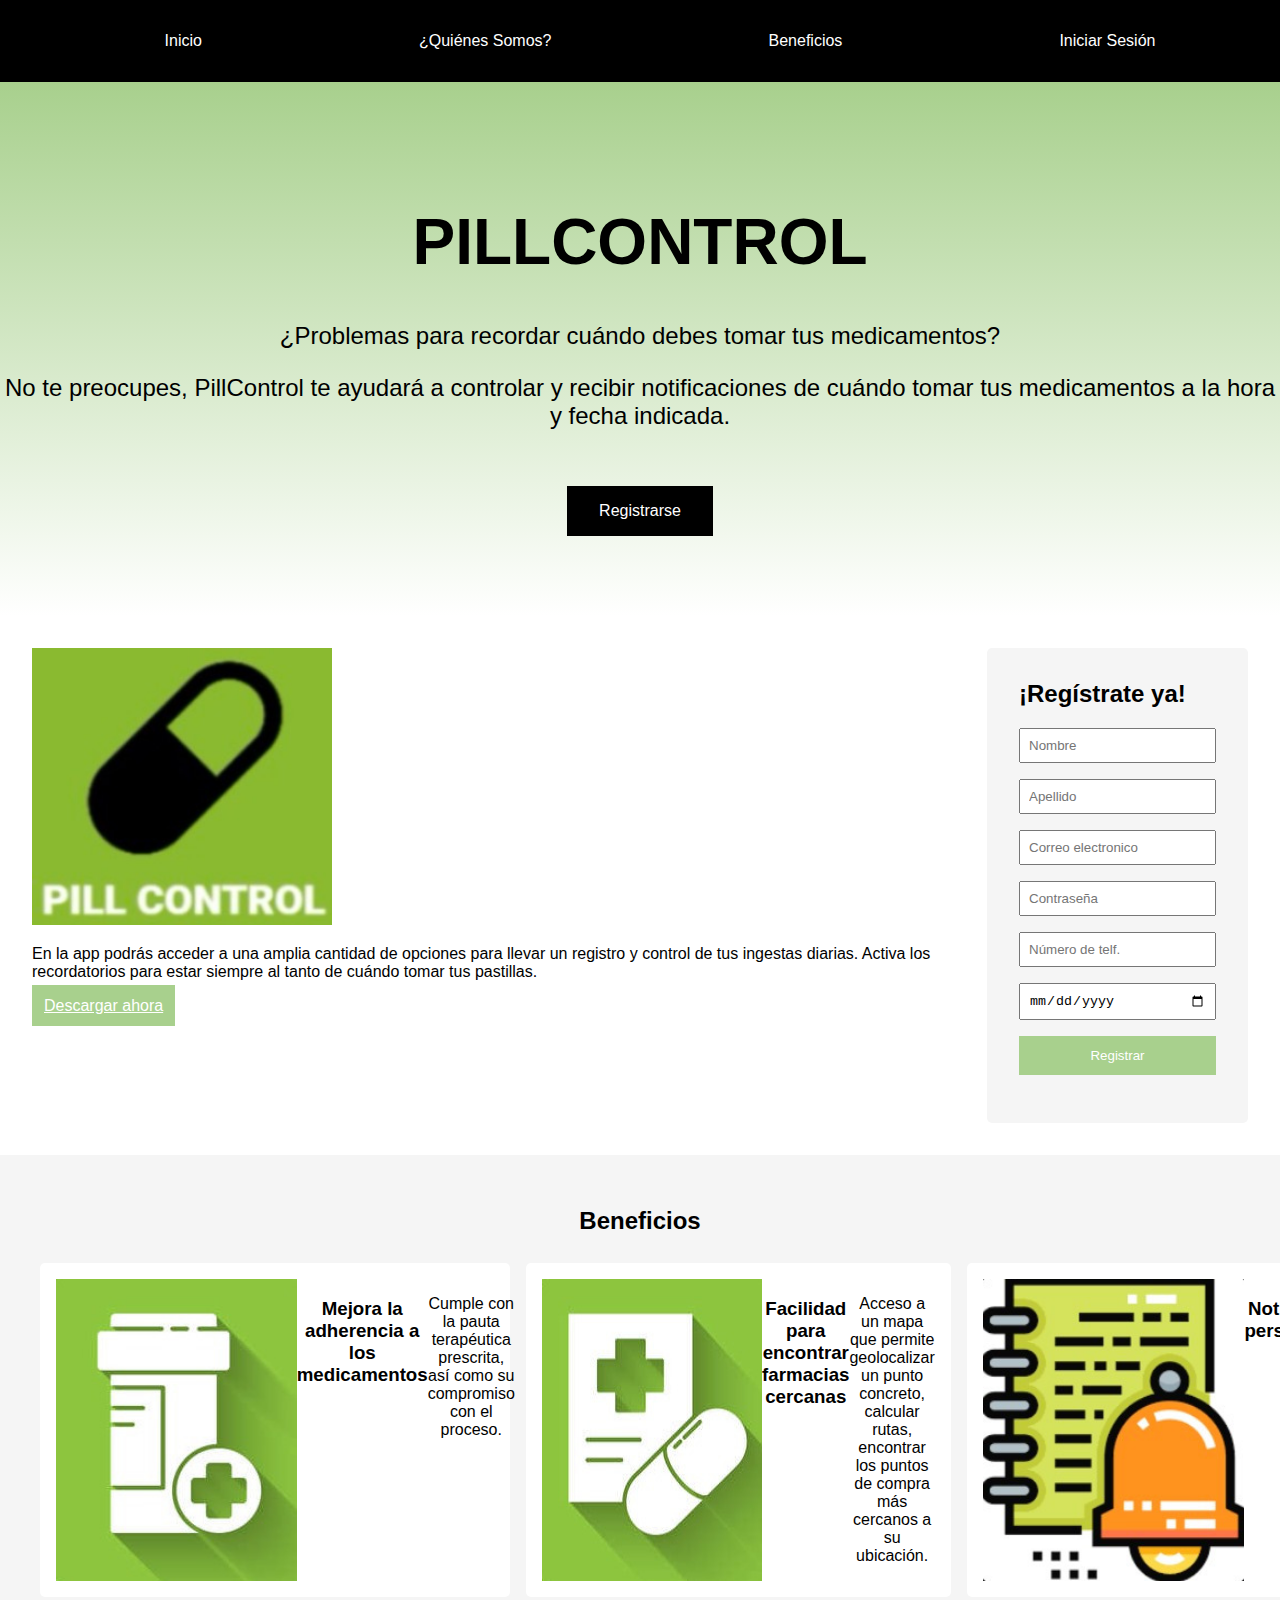
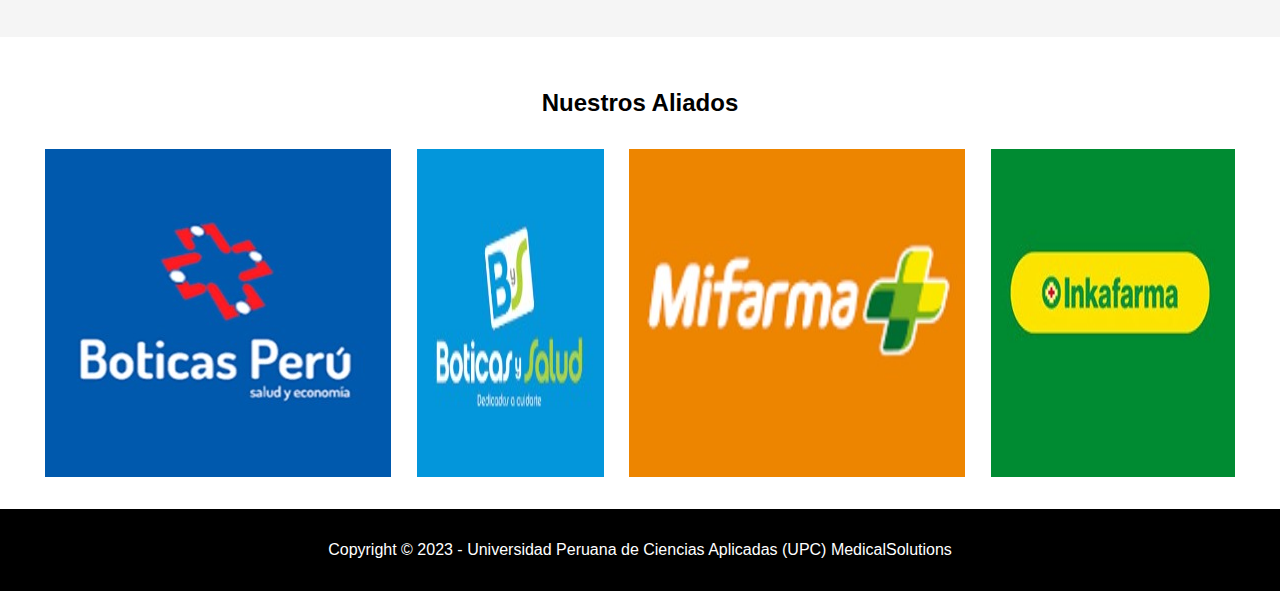
==== index.html @ a2b0f168 "Initial project structure and landing page" ====
<!DOCTYPE html>
<html lang="es">
<head>
    <meta charset="UTF-8">
    <meta name="viewport" content="width=device-width, initial-scale=1.0">
    <title>PillControll</title>
    <link rel="stylesheet" href="public/assets/styles/styles.css">
    <link rel="icon" href="public/favicon.ico">
</head>
<body>
<header>
    <nav>
        <ul>
            <li><a href="#inicio">Inicio</a></li>
            <li><a href="#quienes-somos">¿Quiénes Somos?</a></li>
            <li><a href="#beneficios">Beneficios</a></li>
            <li><a href="#iniciar-sesion">Iniciar Sesión</a></li>
        </ul>
    </nav>
</header>

<section id="inicio" class="hero">
    <h1>PILLCONTROL</h1>
    <p>¿Problemas para recordar cuándo debes tomar tus medicamentos?</p>
    <p>No te preocupes, PillControl te ayudará a controlar y recibir notificaciones de cuándo tomar tus medicamentos a la hora y fecha indicada.</p>
    <a href="#registro" class="btn-register">Registrarse</a>
</section>

<section id="quienes-somos" class="app-info">
    <div>
        <img src="public/assets/images/app_image.jpg" alt="App Image">
        <p>En la app podrás acceder a una amplia cantidad de opciones para llevar un registro y control de tus ingestas diarias. Activa los recordatorios para estar siempre al tanto de cuándo tomar tus pastillas.</p>
        <a href="#" class="btn-download">Descargar ahora</a>
    </div>
    <div id="registro" class="register-form">
        <h2>¡Regístrate ya!</h2>
        <form>
            <input type="text" placeholder="Nombre">
            <input type="text" placeholder="Apellido">
            <input type="email" placeholder="Correo electronico">
            <input type="password" placeholder="Contraseña">
            <input type="tel" placeholder="Número de telf.">
            <input type="date" placeholder="Fecha de nac.">
            <button type="submit">Registrar</button>
        </form>
    </div>
</section>

<section id="beneficios" class="benefits">
    <h2>Beneficios</h2>
    <div>
        <div>
            <img src="public/assets/images/shopping.jpg" alt="Compra">
            <h3>Mejora la adherencia a los medicamentos</h3>
            <p>Cumple con la pauta terapéutica prescrita, así como su compromiso con el proceso.</p>
        </div>
        <div>
            <img src="public/assets/images/history.jpg" alt="Historial">
            <h3>Facilidad para encontrar farmacias cercanas</h3>
            <p>Acceso a un mapa que permite geolocalizar un punto concreto, calcular rutas, encontrar los puntos de compra más cercanos a su ubicación.</p>
        </div>
        <div>
            <img src="public/assets/images/reminder.jpg" alt="Recordatorios">
            <h3>Notificaciones personalizadas</h3>
            <p>Recordatorios personalizados para asegurar que el usuario reciba alertas en momentos específicos para tomar sus medicamentos, adaptándose a sus horarios individuales.</p>
        </div>
    </div>
</section>

<section class="allies">
    <h2>Nuestros Aliados</h2>
    <div>
        <img src="public/assets/images/ally1.jpg" alt="Boticas Peru">
        <img src="public/assets/images/ally2.jpg" alt="Boticas Salud">
        <img src="public/assets/images/ally3.jpg" alt="Mifarma">
        <img src="public/assets/images/ally4.jpg" alt="Inkafarma">
    </div>
</section>

<footer id="iniciar-sesion">
    <p>Copyright © 2023 - Universidad Peruana de Ciencias Aplicadas (UPC) MedicalSolutions</p>
</footer>

<script src="public/assets/scripts/main.js"></script>
</body>
</html>
---- public/assets/styles/styles.css ----
body {
    font-family: Arial, sans-serif;
    margin: 0;
    padding: 0;
}

header {
    background-color: black;
    color: white;
    padding: 1rem;
}

nav ul {
    list-style: none;
    display: flex;
    justify-content: space-around;
}

nav ul li {
    display: inline;
}

nav ul li a {
    color: white;
    text-decoration: none;
    padding: 0.5rem;
}

.hero {
    text-align: center;
    background: linear-gradient(to bottom, #a8d08d, white);
    padding: 5rem 0;
}

.hero h1 {
    font-size: 4rem;
    color: black;
}

.hero p {
    font-size: 1.5rem;
    color: black;
}

.btn-register {
    display: inline-block;
    padding: 1rem 2rem;
    background-color: black;
    color: white;
    text-decoration: none;
    margin-top: 2rem;
}

.app-info {
    display: flex;
    justify-content: space-around;
    padding: 2rem;
}

.app-info img {
    width: 300px;
    height: auto;
}

.register-form {
    background-color: #f5f5f5;
    padding: 2rem;
    border-radius: 5px;
}

.register-form h2 {
    margin-top: 0;
}

.register-form form {
    display: flex;
    flex-direction: column;
}

.register-form input, .register-form button {
    margin-bottom: 1rem;
    padding: 0.5rem;
}

.btn-download, .register-form button {
    background-color: #a8d08d;
    border: none;
    color: white;
    padding: 0.75rem;
    cursor: pointer;
}

.benefits {
    background-color: #f5f5f5;
    padding: 2rem;
}

.benefits h2 {
    text-align: center;
}

.benefits div {
    display: flex;
    justify-content: space-around;
}

.benefits div div {
    background-color: white;
    padding: 1rem;
    margin: 0.5rem;
    border-radius: 5px;
    text-align: center;
}

.allies {
    text-align: center;
    padding: 2rem;
}

.allies h2 {
    margin-bottom: 2rem;
}

.allies div {
    display: flex;
    justify-content: space-around;
}

html {
    scroll-behavior: smooth;
}

section {
    padding: 4rem 0;
}

footer {
    background-color: black;
    color: white;
    text-align: center;
    padding: 1rem;
}
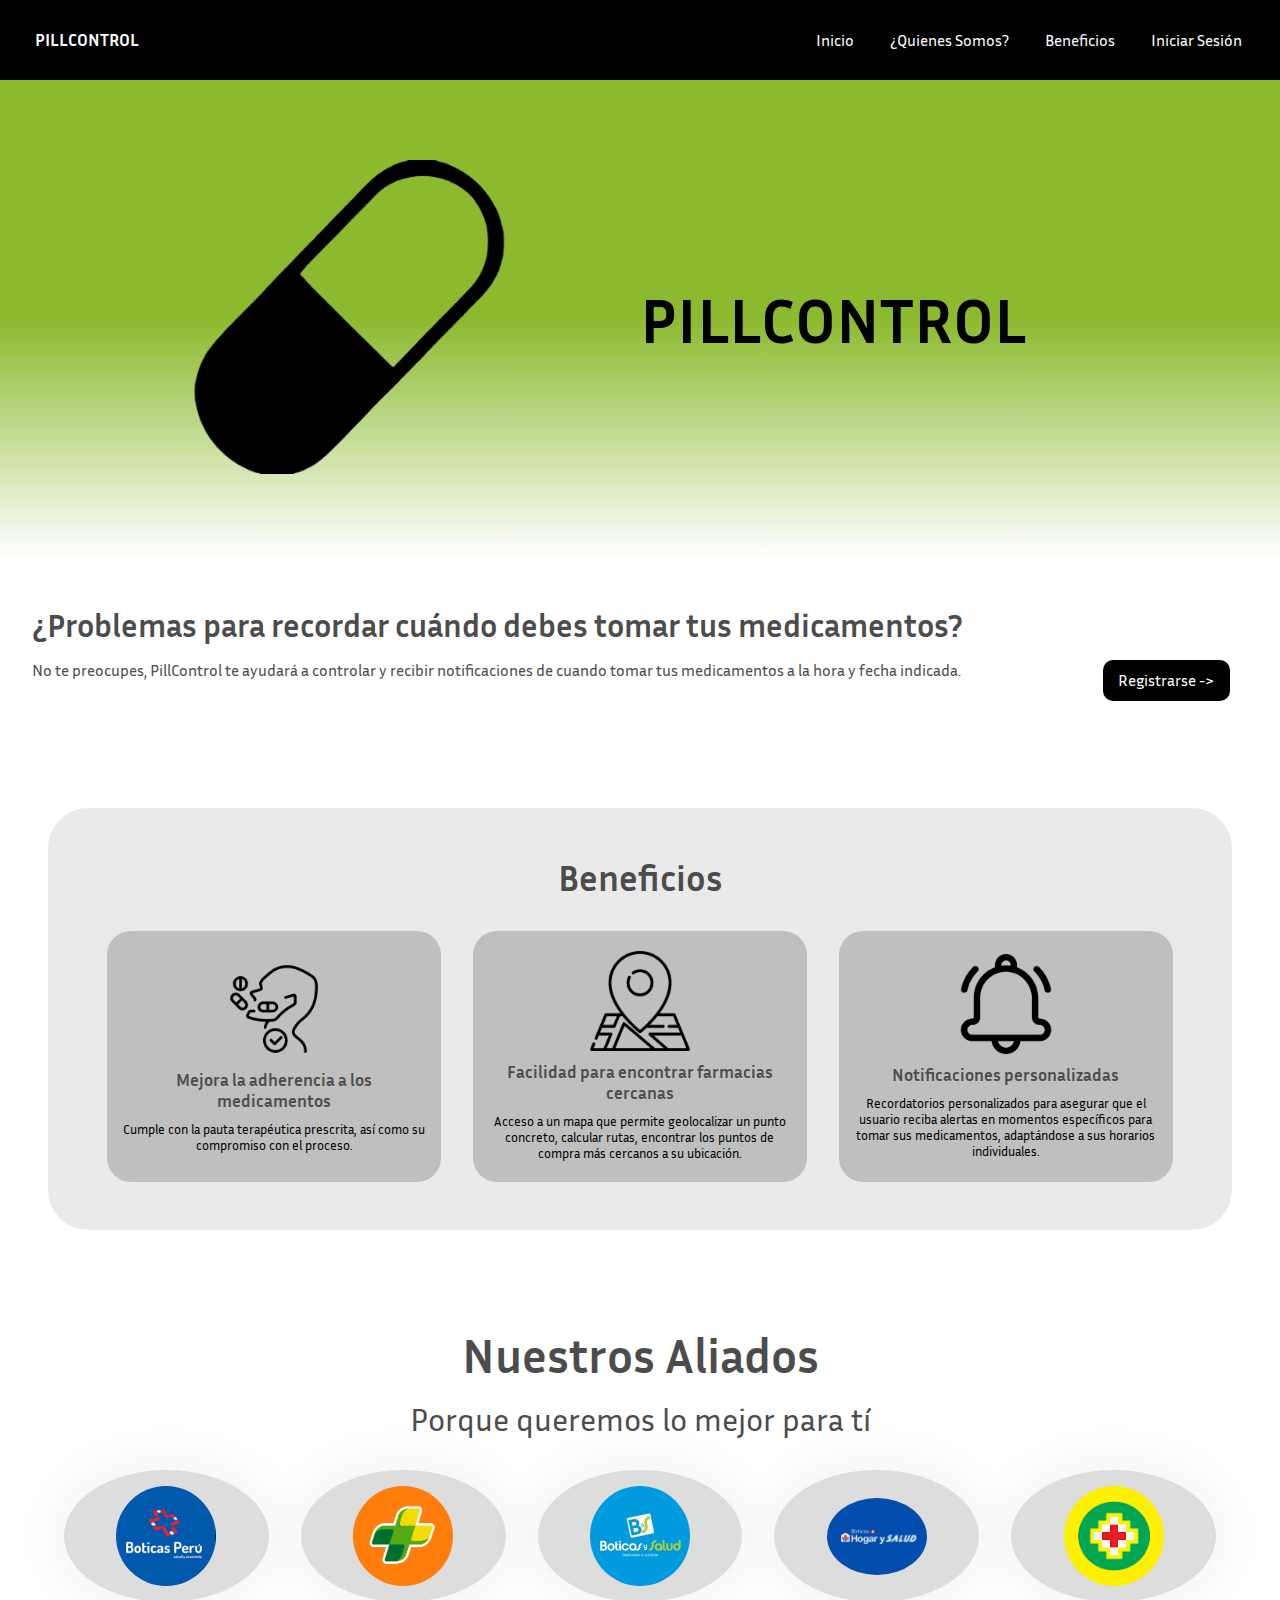
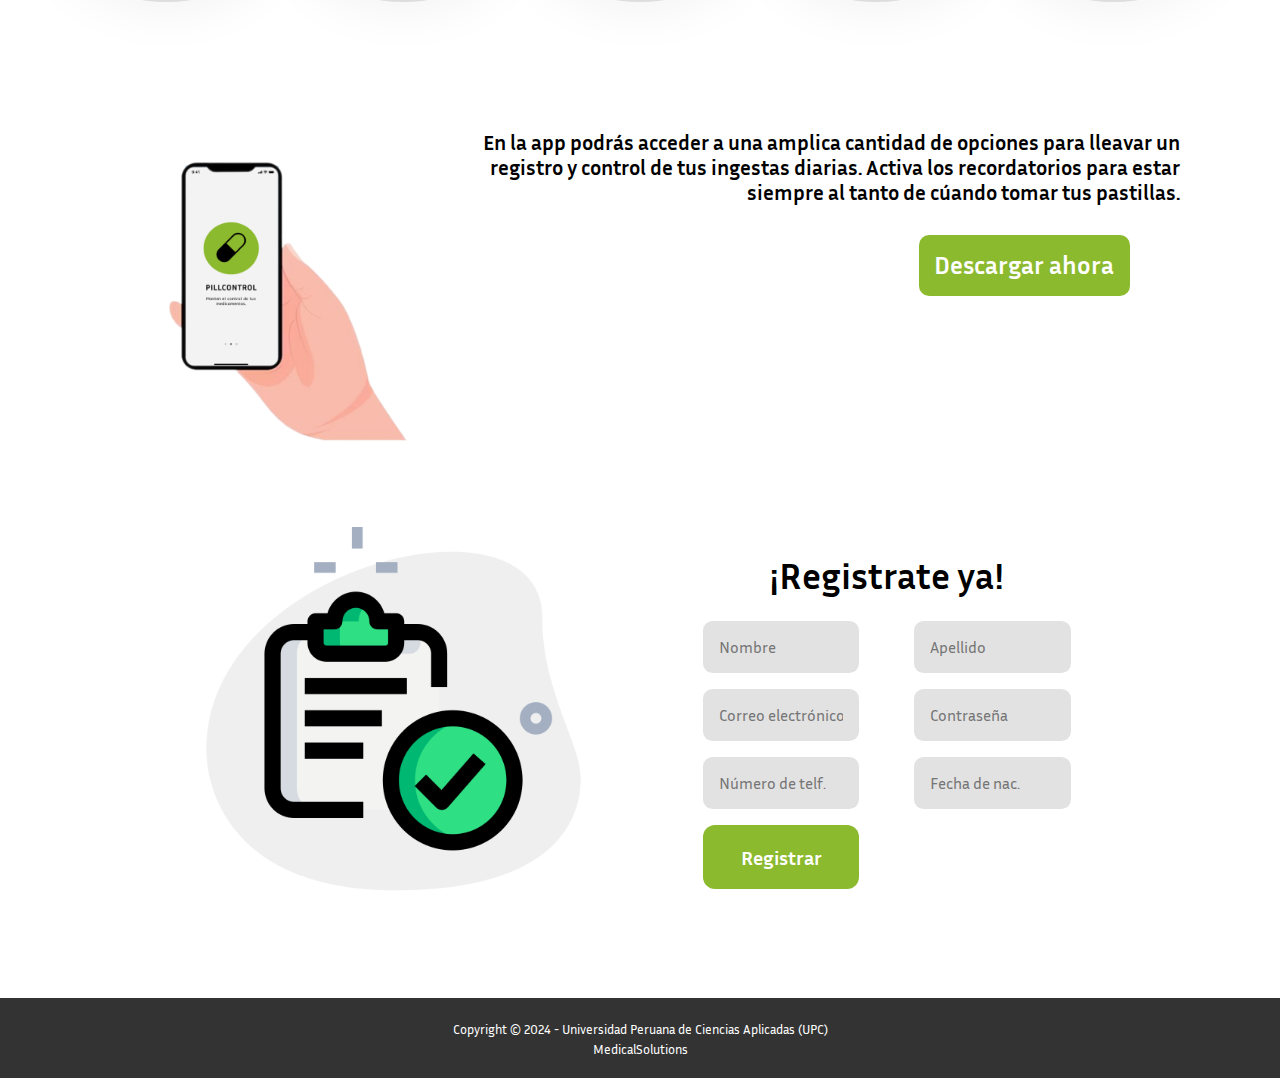
==== commit 39a7b0b8: "structure advanced of the app" ====
--- a/index.html
+++ b/index.html
@@ -1,87 +1,147 @@
 <!DOCTYPE html>
-<html lang="es">
+<html lang="en">
 <head>
+    <link rel="icon" href="public/favicon.ico" type="image/x-icon">
     <meta charset="UTF-8">
     <meta name="viewport" content="width=device-width, initial-scale=1.0">
-    <title>PillControll</title>
-    <link rel="stylesheet" href="public/assets/styles/styles.css">
-    <link rel="icon" href="public/favicon.ico">
+    <title>PillControl</title>
+    <link rel="stylesheet" href="public/assets/styles/style.css">
+    <style>
+        @import url('https://fonts.googleapis.com/css2?family=Inria+Sans:ital,wght@0,300;0,400;0,700;1,300;1,400;1,700&display=swap');
+      </style>
 </head>
 <body>
-<header>
-    <nav>
-        <ul>
-            <li><a href="#inicio">Inicio</a></li>
-            <li><a href="#quienes-somos">¿Quiénes Somos?</a></li>
-            <li><a href="#beneficios">Beneficios</a></li>
-            <li><a href="#iniciar-sesion">Iniciar Sesión</a></li>
-        </ul>
-    </nav>
-</header>
+    <header>
+        <nav>
+            <li><h3>PILLCONTROL</h3></li>
+            <ul>
+                
+                <li><a href="#" id="banner">Inicio</a></li>
+                <li><a href="#">¿Quienes somos?</a></li>
+                <li><a href="#" id="beneficios">Beneficios</a></li>
+                <li><a href="InSesion.html">Iniciar Sesión</a></li>
+            </ul>
+        </nav>
+    </header>
+    <main>
+        <!--INICIO-->
+        <section class="banner">
+            <div class="containerB row">
+                <div class="boxB col1-md-5 col-12">
+                    <img src="public/assets/images/pildora.png" class="imgBanner" alt="">
+                </div>
+                <div class="boxB col2">
+                    <h1>PILLCONTROL</h1>
+                </div>
+            </div>
+        </section>
+        <!--SLOGAN-->
+        <section class="slogan">
+            <div class="subSlogan">
+                <h2>¿Problemas para recordar cuándo debes tomar tus medicamentos?</h2>
+                <a href="#" id="registro">Registrarse -></a>
+                <p>
+                    No te preocupes, PillControl te ayudará a controlar y recibir notificaciones de cuando tomar tus medicamentos a la hora y fecha indicada.
+                </p>
+            </div>
+        </section>
+        <!--BENEFICIOS-->
+        <section class="beneficios">
+            <div class="subBeneficios">
+                <h2>Beneficios</h2>
+            </div>
+            <div class="containerBeneficios">
+                <div class="boxBeneficios">
+                    <img src="public/assets/images/tomarMedicamentos.png" alt="">
+                    <h3>Mejora la adherencia a los medicamentos</h3>
+                    <p>
+                        Cumple con la pauta terapéutica prescrita, así como su compromiso con el proceso.
+                    </p>
+                </div>
+                <div class="boxBeneficios">
+                    <img src="public/assets/images/mapa.png" alt="">
+                    <h3>Facilidad para encontrar farmacias cercanas</h3>
+                    <p>
+                        Acceso a un mapa que permite geolocalizar un punto concreto, calcular rutas, encontrar los puntos de compra más cercanos a su ubicación.
+                    </p>
+                </div>
+                <div class="boxBeneficios">
+                    <img src="public/assets/images/notificacion.png" alt="">
+                    <h3>Notificaciones personalizadas</h3>
+                    <p>
+                        Recordatorios personalizados para asegurar que el usuario reciba alertas en momentos específicos para tomar sus medicamentos, adaptándose a sus horarios individuales.
+                    </p>
+                </div>
+            </div>
+        </section>
+        <!--ALIADOS-->
+        <section class="aliados">
+            <div class="presentacionAliados">
+                <h2>Nuestros Aliados</h2>
+                <p>
+                    Porque queremos lo mejor para tí
+                </p>
+            </div>
+            <div class="containerA">
+                <div class="boxA">
+                    <img src="public/assets/images/boticasPeru.png" alt="">
+                </div>
+                <div class="boxA">
+                    <img src="public/assets/images/mifarma.png" alt="">
+                </div>
+                <div class="boxA">
+                    <img src="public/assets/images/boticasysalud.jpg" alt="">
+                </div>
+                <div class="boxA">
+                    <img src="public/assets/images/boticasHogar.jpg" alt="">
+                </div>
+                <div class="boxA">
+                    <img src="public/assets/images/inkafarma.png" alt="">
+                </div>
+            </div>
+        </section>
+        <!--DESCARGA-->
+        <section class="descarga">
+            <div class="subDescarga">
+                <img src="public/assets/images/celular.png" class="imgCelular" alt="">
+                <p>
+                    En la app podrás acceder a una amplica cantidad de opciones para lleavar un registro y control de tus ingestas diarias. Activa los recordatorios para estar siempre al tanto de cúando tomar tus pastillas.
+                </p>
+                
+                <a href="#">Descargar ahora</a>
+            </div>
+        </section>
+        <!--REGISTRO-->
+        <section class="registro">
+            <figure class="registro_figure">
+                <img src="public/assets/images/verificar.png" alt="" class="registro_image">
+            </figure>
+            <div class="registro_contact">
+                <h2 class="registro_title">¡Registrate ya!</h2>
+                <form action="" class="registro_form">
+                    <input type="text" placeholder="Nombre" class="registro_input">
+                    <input type="text" placeholder="Apellido" class="registro_input">
+                    <input type="text" placeholder="Correo electrónico" class="registro_input">
+                    <input type="password" placeholder="Contraseña" class="registro_input">
+                    <input type="text" placeholder="Número de telf." class="registro_input">
+                    <input type="text" placeholder="Fecha de nac." class="registro_input">
+                    <input type="submit" value="Registrar" class="registro_input registro_input--send">
+                </form>
+            </div>
+        </section>
 
-<section id="inicio" class="hero">
-    <h1>PILLCONTROL</h1>
-    <p>¿Problemas para recordar cuándo debes tomar tus medicamentos?</p>
-    <p>No te preocupes, PillControl te ayudará a controlar y recibir notificaciones de cuándo tomar tus medicamentos a la hora y fecha indicada.</p>
-    <a href="#registro" class="btn-register">Registrarse</a>
-</section>
+    </main>
+    <footer>
+        <div class="footer-container">
+            <small>
+                Copyright &copy; 2024 - Universidad Peruana de Ciencias Aplicadas (UPC) <br>
+                MedicalSolutions
+            </small>
 
-<section id="quienes-somos" class="app-info">
-    <div>
-        <img src="public/assets/images/app_image.jpg" alt="App Image">
-        <p>En la app podrás acceder a una amplia cantidad de opciones para llevar un registro y control de tus ingestas diarias. Activa los recordatorios para estar siempre al tanto de cuándo tomar tus pastillas.</p>
-        <a href="#" class="btn-download">Descargar ahora</a>
-    </div>
-    <div id="registro" class="register-form">
-        <h2>¡Regístrate ya!</h2>
-        <form>
-            <input type="text" placeholder="Nombre">
-            <input type="text" placeholder="Apellido">
-            <input type="email" placeholder="Correo electronico">
-            <input type="password" placeholder="Contraseña">
-            <input type="tel" placeholder="Número de telf.">
-            <input type="date" placeholder="Fecha de nac.">
-            <button type="submit">Registrar</button>
-        </form>
-    </div>
-</section>
+        </div>
+    </footer>
 
-<section id="beneficios" class="benefits">
-    <h2>Beneficios</h2>
-    <div>
-        <div>
-            <img src="public/assets/images/shopping.jpg" alt="Compra">
-            <h3>Mejora la adherencia a los medicamentos</h3>
-            <p>Cumple con la pauta terapéutica prescrita, así como su compromiso con el proceso.</p>
-        </div>
-        <div>
-            <img src="public/assets/images/history.jpg" alt="Historial">
-            <h3>Facilidad para encontrar farmacias cercanas</h3>
-            <p>Acceso a un mapa que permite geolocalizar un punto concreto, calcular rutas, encontrar los puntos de compra más cercanos a su ubicación.</p>
-        </div>
-        <div>
-            <img src="public/assets/images/reminder.jpg" alt="Recordatorios">
-            <h3>Notificaciones personalizadas</h3>
-            <p>Recordatorios personalizados para asegurar que el usuario reciba alertas en momentos específicos para tomar sus medicamentos, adaptándose a sus horarios individuales.</p>
-        </div>
-    </div>
-</section>
+    <script src="public/assets/scripts/menu.js"></script>
 
-<section class="allies">
-    <h2>Nuestros Aliados</h2>
-    <div>
-        <img src="public/assets/images/ally1.jpg" alt="Boticas Peru">
-        <img src="public/assets/images/ally2.jpg" alt="Boticas Salud">
-        <img src="public/assets/images/ally3.jpg" alt="Mifarma">
-        <img src="public/assets/images/ally4.jpg" alt="Inkafarma">
-    </div>
-</section>
-
-<footer id="iniciar-sesion">
-    <p>Copyright © 2023 - Universidad Peruana de Ciencias Aplicadas (UPC) MedicalSolutions</p>
-</footer>
-
-<script src="public/assets/scripts/main.js"></script>
 </body>
 </html>
-
--- a/public/assets/styles/style.css
+++ b/public/assets/styles/style.css
@@ -0,0 +1,318 @@
+*{
+    margin: 0;
+    padding: 0;
+    text-decoration: none;
+    list-style: none;
+    box-sizing: border-box;
+    font-family: 'Inria Sans', sans-serif;
+}
+
+header{
+    position: sticky;
+    top: 0;
+    z-index: 1000;
+}
+nav{
+    background: black;
+    height: 80px;
+    width: 100%;
+}
+
+nav li{
+    float: left;
+    margin-right: 20px;
+}
+nav li h3{
+    color: #fff;
+    font-weight: 0,700;
+    padding: 0px 30px;
+    border-radius: 3px;
+    text-transform: capitalize;
+    display: inline-block;
+    line-height: 80px;
+    margin: 0 5px;
+}
+nav ul{
+    float: right;
+    margin-right: 20px;
+}
+
+nav ul li{
+    display: inline-block;
+    line-height: 80px;
+    margin: 0 5px;
+}
+
+nav ul li a{
+    color: #fff;
+    padding: 7px 13px;
+    border-radius: 10px;
+    text-transform: capitalize;
+}
+
+li a:hover{
+    background: #fff;
+    transition: 500ms;
+    color: black;
+}
+
+section.banner{    
+    background: linear-gradient(to bottom, #8CBA2F, #8CBA2F, #fff);
+    padding: 5rem 0;
+}
+
+.containerB{
+    width: 70%;
+    margin: 0 auto;
+    display: grid;
+    grid-template-columns: repeat(auto-fit, minmax(10rem, 20fr));
+}
+
+.col1{
+    display: flex;
+    align-items: center;
+    justify-content: center;
+}
+.imgBanner{
+    width: 70%;
+}
+.col2{
+    display: flex;
+    justify-content: center;
+    flex-direction: column;
+}
+
+h1{
+    font-size: min(5rem, 5vw);
+    color: black;
+}
+
+/*SECCIÓN SLOGAN*/
+.slogan{
+    padding: 3rem 0;
+}
+
+.subSlogan{
+    text-align: left;
+    padding-bottom: 2rem;
+    padding-left: 2rem;
+    color: #4c4c4c;
+}
+.subSlogan h2{
+    font-size: 2rem;
+    font-weight: 0,700;
+    padding-bottom: 1rem;
+}
+.subSlogan a{
+    line-height: 10px;
+    background-color: black;
+    margin: 0 50px;
+    display: flex;
+    float: right;
+    padding: 15px 15px;
+    border-radius: 10px;
+    align-items: center;
+    justify-content: center;
+    color:  white;
+    padding-right: 1rem;
+    padding-bottom: 1rem;
+}
+.subServicios p{
+    padding-right: 20rem;
+}
+
+/*SECCIÓN BENEFICIOS*/
+.beneficios{
+    margin: 3rem;
+    padding: 3rem 0;
+    border-radius: 2.5rem;
+    background-color: #eaeaea;
+}
+
+.subBeneficios{
+    text-align:center;
+    font-size: 1.5rem;
+    padding-bottom: 2rem;
+    color: #4c4c4c;
+}
+.containerBeneficios{
+    width: 90%;
+    margin: 0 auto;
+    display: grid;
+    grid-template-columns: repeat(auto-fit,minmax(18rem, 1fr));;
+    grid-gap: 2rem;
+}
+.boxBeneficios{
+    padding: 1.3rem 0.8rem;
+    border-radius: 1.5rem;
+    display: flex;
+    flex-direction: column;
+    align-items: center;
+    justify-content: center;
+    background-color: #bfbfbf;
+}
+.boxBeneficios img{
+    width: 100px;
+}
+h3{
+    color:#4c4c4c;
+    margin: 10px 0;
+    text-align: center;
+    font-size: 17px;
+}
+.boxBeneficios p{
+    text-align: center;
+    font-size: 13px;
+}
+
+/*SECCIÓN ALIADOS*/
+.aliados{
+    padding: 3rem 0;
+}
+
+.presentacionAliados{
+    text-align:center;
+    padding-bottom: 2rem;
+    color: #4c4c4c;
+}
+.presentacionAliados h2{
+    padding-bottom: 1rem;
+    font-size: 3rem;
+}
+.presentacionAliados p{
+    font-size: 2rem;
+}
+.containerA{
+    width: 90%;
+    margin: 0 auto;
+    display: grid;
+    grid-template-columns: repeat(auto-fit, minmax(8rem, 1fr));
+    grid-gap: 2rem;
+}
+.boxA{
+    padding: 1rem 1rem;
+    border-radius: 100%;
+    display: flex;
+    flex-direction: column;
+    align-items: center;
+    justify-content: center;
+    box-shadow: 0px 0px 55px 5px rgb(0 0 0 /6%);
+    background-color: #dddddd;
+}
+.boxA img{
+    width: 100px;
+    border-radius: 100%;
+}
+
+/*SECCIÓN DESCARGA*/
+.descarga{
+    padding: 5rem 0;
+}
+
+.subDescarga{
+    text-align: left;
+    padding-bottom: 2rem;
+    padding-left: 2rem;
+    color: black;
+    font-weight: bold;
+}
+
+.imgCelular{
+    float: left;
+    padding-left: 3rem;
+    width: 35%;
+}
+.subDescarga a{
+    line-height: 30px;
+    font-size: 25px;
+    background-color: #8CBA2F;
+    margin: 30px 150px;
+    display: flex;
+    float: right;
+    padding: 15px 15px;
+    border-radius: 10px;
+    align-items: center;
+    justify-content: center;
+    color:  white;
+    padding-right: 1rem;
+    padding-bottom: 1rem;
+}
+.subDescarga p{
+    padding-left: 16rem;
+    font-size: 21px;
+    margin: 0 100px;
+    text-align: right;
+}
+
+/*REGISTRO*/
+.registro{
+    margin: auto;
+    width: 90%;
+    max-width: 1000px;
+    overflow: hidden;
+    padding: .7em;
+    padding-top: 4rem;
+    border-radius: 1em;
+    display: grid;
+    grid-auto-rows: max-content;
+    grid-template-columns: repeat(auto-fit, minmax(310px, 1fr));
+    gap: .6em;
+}
+.registro_figure{
+    overflow: hidden;
+    border-radius: 1em;
+    background-color: #fff;
+    display: flex;
+}
+.registro_image{
+    margin: auto;
+    width: 80%;
+    max-width: 60vw;
+}
+.registro_contact{
+    display: flex;
+    flex-direction: column;
+    justify-content: center;
+    gap: 1.5em;
+    padding: 3em 1em;
+    text-align: center;
+}
+.registro_title{
+    font-size: 2.3rem;
+}
+.registro_form{
+    display: grid;
+    justify-items: center;
+    gap: 1.5em;
+
+    width: 90%;
+    margin: 0 auto;
+    grid-template-columns: repeat(auto-fit, minmax(8rem, 1fr));
+    grid-gap: 1rem;
+}
+.registro_input{
+    width: 80%;
+    background-color: #E2E2E2;
+    max-width: 500px;
+    outline: none;
+    border: none;
+    padding: 1em;
+    font: inherit;
+    border-radius: .6em;
+}
+.registro_input--send{
+    background-color: #8CBA2F;
+    color: #fff;
+    font-weight: 600;
+    font-size: 20px;
+    cursor: pointer;
+}
+
+/*Pie de Pagina - Footer*/
+footer{
+    background-color: #333;
+    color: #fff;
+    padding: 20px;
+    margin-top: 50px;
+    text-align: center;
+}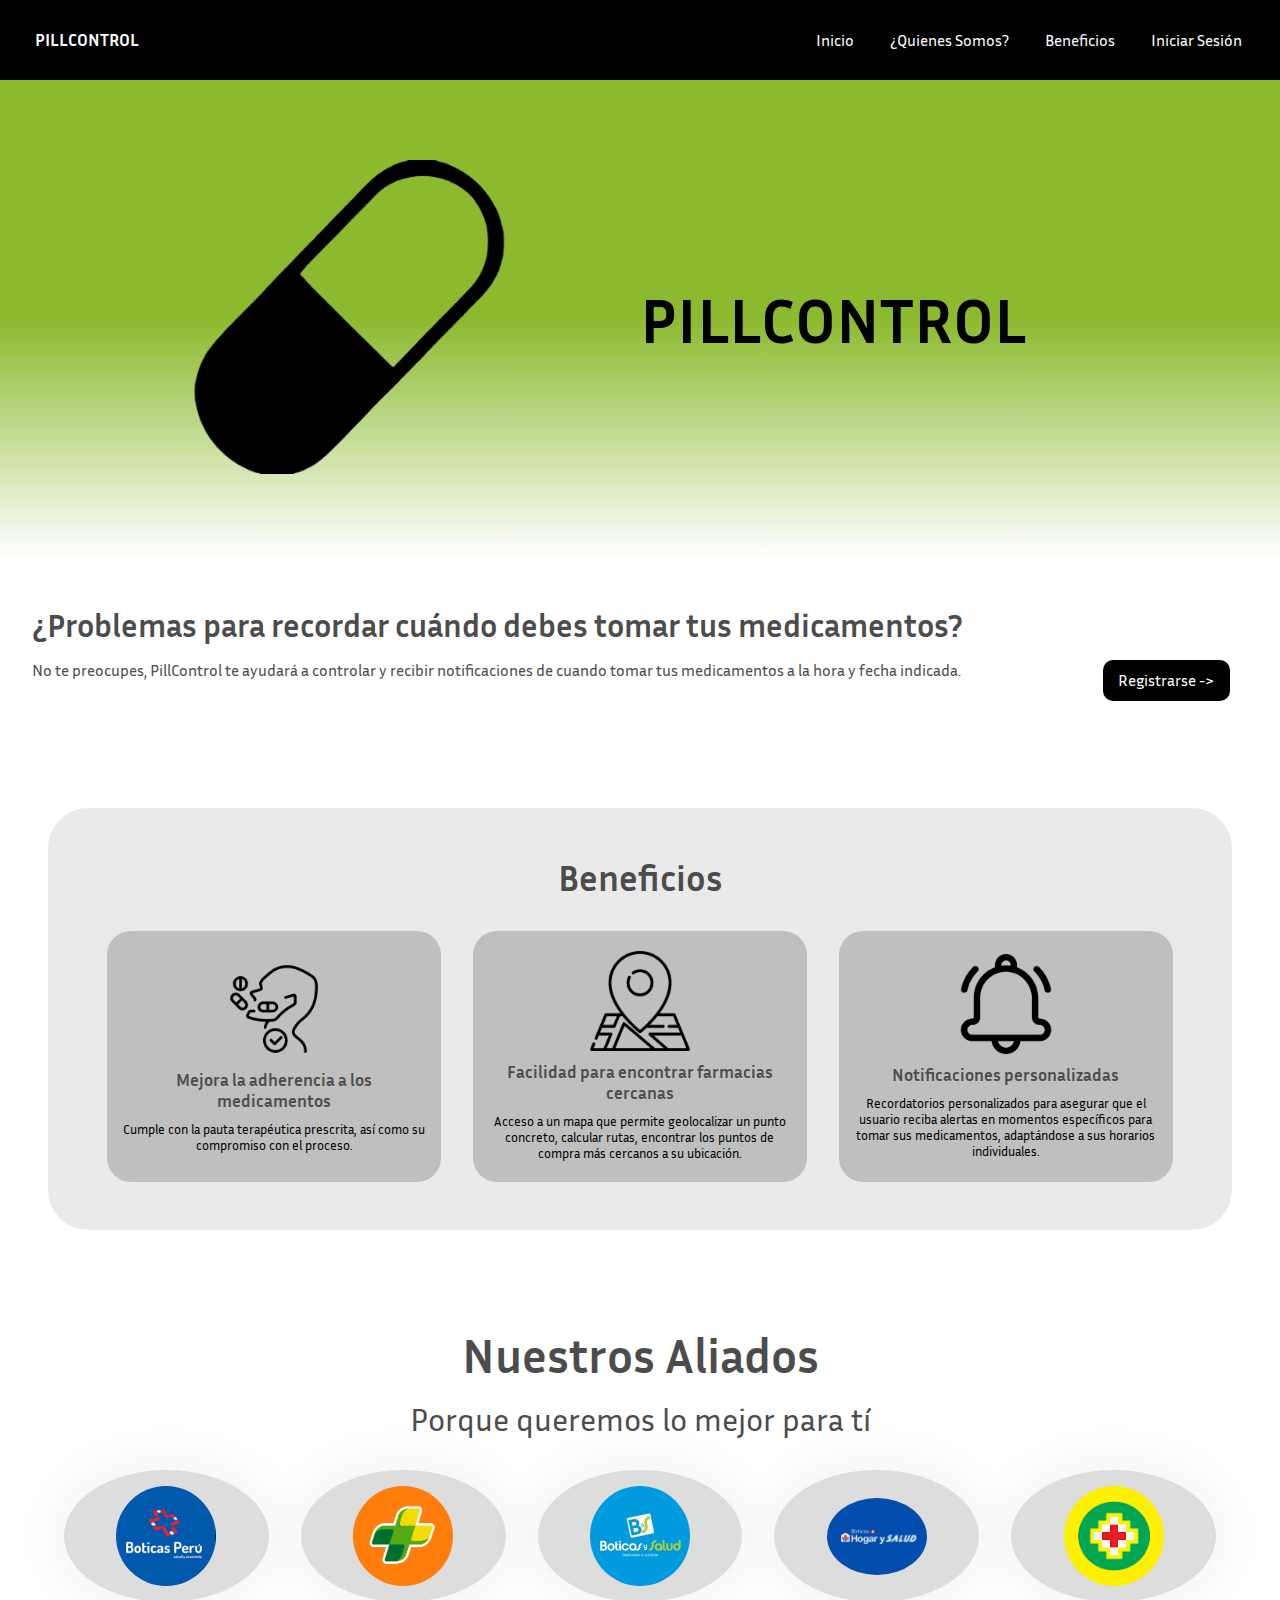
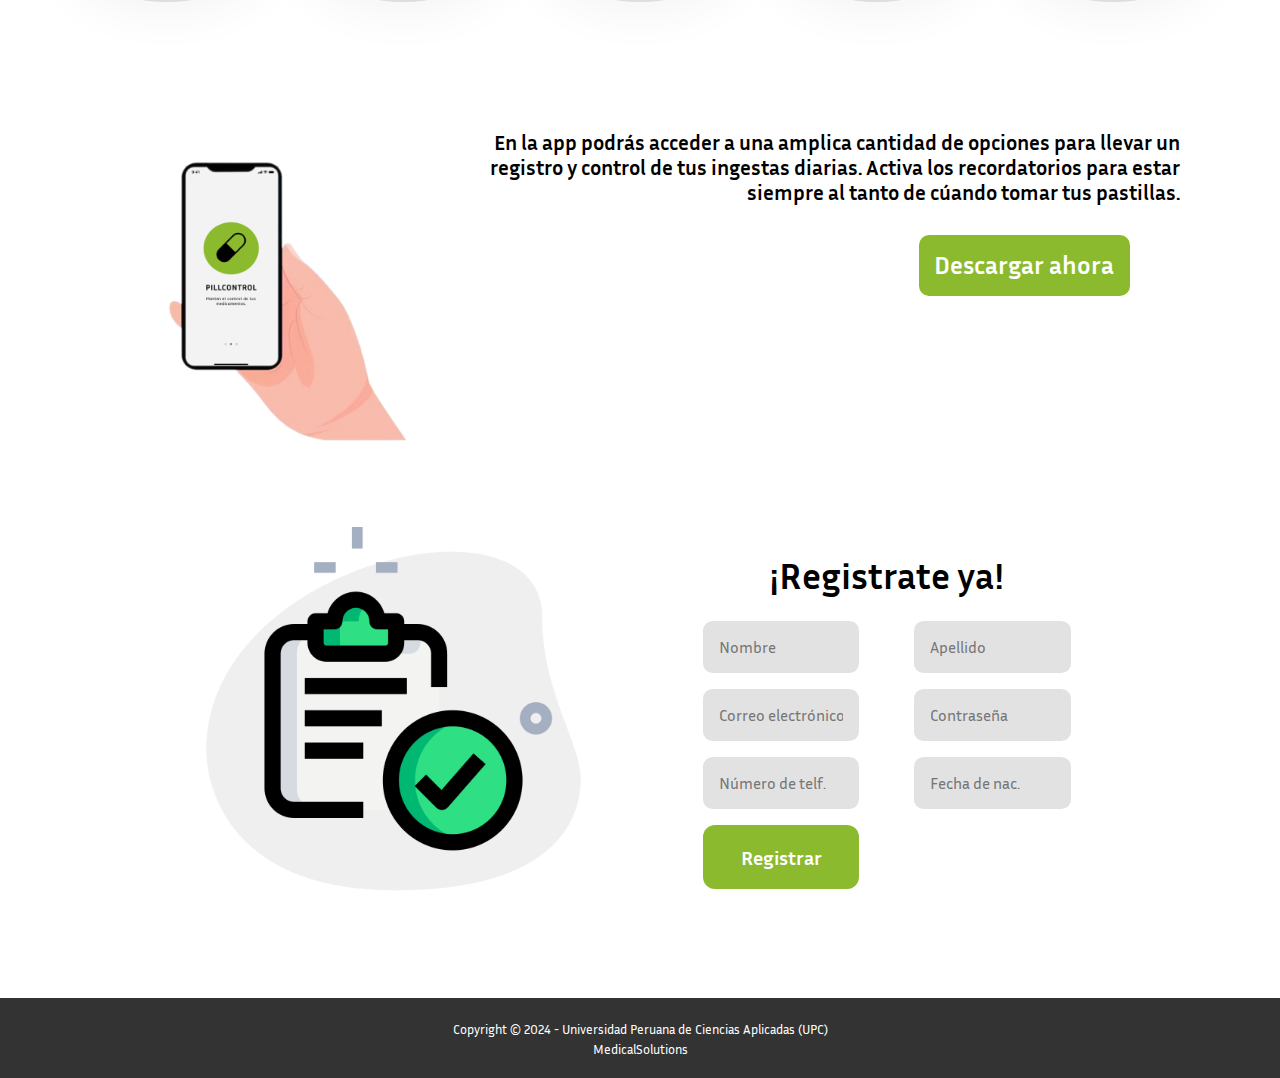
==== commit 2b7ae431: "Merge pull request #3 from PillControl-SI42/develop" ====
--- a/index.html
+++ b/index.html
@@ -105,7 +105,7 @@
             <div class="subDescarga">
                 <img src="public/assets/images/celular.png" class="imgCelular" alt="">
                 <p>
-                    En la app podrás acceder a una amplica cantidad de opciones para lleavar un registro y control de tus ingestas diarias. Activa los recordatorios para estar siempre al tanto de cúando tomar tus pastillas.
+                    En la app podrás acceder a una amplica cantidad de opciones para llevar un registro y control de tus ingestas diarias. Activa los recordatorios para estar siempre al tanto de cúando tomar tus pastillas.
                 </p>
                 
                 <a href="#">Descargar ahora</a>
